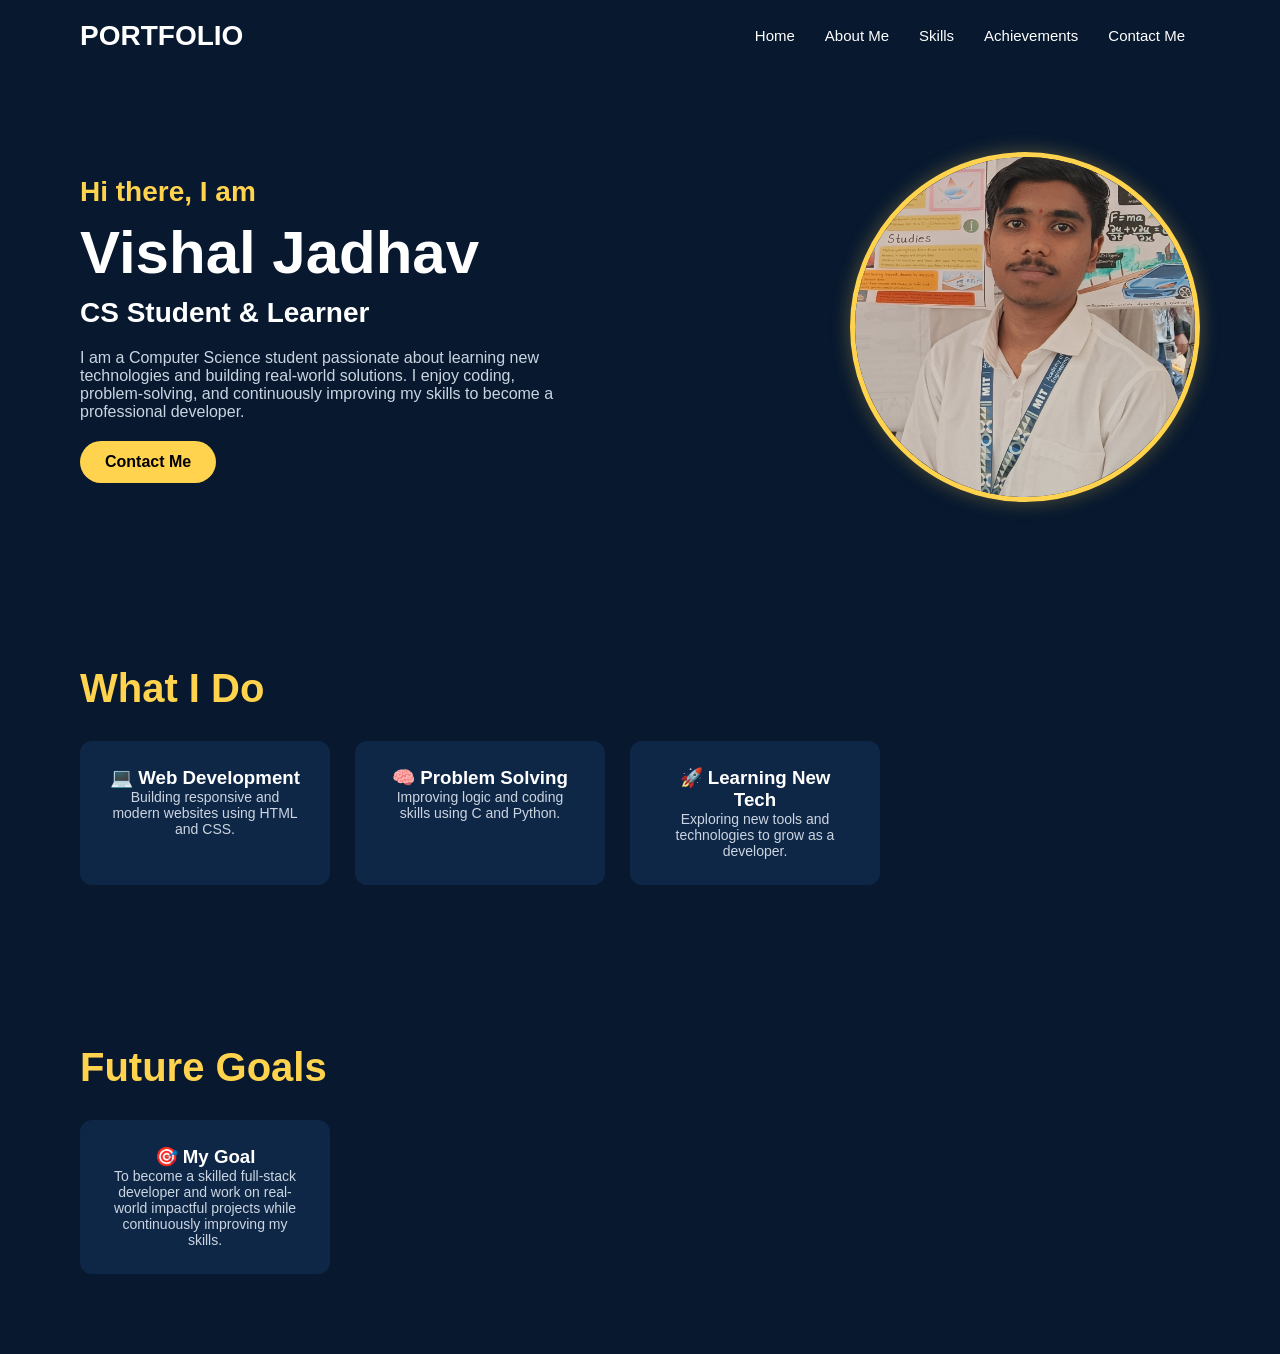
==== index.html @ d049b1fa "Add files via upload" ====
<!DOCTYPE html>
<html>
<head>
<title>Portfolio</title>
<link rel="stylesheet" href="style.css">
</head>

<body>

<!-- NAVBAR -->
<nav>
    <h1>PORTFOLIO</h1>

    <ul>
        <li><a href="index.html">Home</a></li>
        <li><a href="about.html">About Me</a></li>
        <li><a href="skills.html">Skills</a></li>
        <li><a href="achievements.html">Achievements</a></li>
        <li><a href="contact.html">Contact Me</a></li>
    </ul>
</nav>

<!-- HERO SECTION -->
<section class="hero">

    <!-- LEFT TEXT -->
    <div class="hero-text">
        <h2>Hi there, I am</h2>
        <h1>Vishal Jadhav</h1>
        <h3>CS Student & Learner</h3>

        <p>
            I am a Computer Science student passionate about learning new technologies 
            and building real-world solutions. I enjoy coding, problem-solving, 
            and continuously improving my skills to become a professional developer.
        </p>

        <div class="hero-btns">
            <a href="contact.html" class="btn">Contact Me</a>
        </div>
    </div>

    <!-- RIGHT IMAGE -->
    <div class="hero-img">
        <img src="profile.jpeg" alt="Vishal Jadhav">
    </div>

</section>

<!-- WHAT I DO -->
<section class="section">

<h1>What I Do</h1>

<div class="box-container">

<div class="box">
<h3>💻 Web Development</h3>
<p>Building responsive and modern websites using HTML and CSS.</p>
</div>

<div class="box">
<h3>🧠 Problem Solving</h3>
<p>Improving logic and coding skills using C and Python.</p>
</div>

<div class="box">
<h3>🚀 Learning New Tech</h3>
<p>Exploring new tools and technologies to grow as a developer.</p>
</div>

</div>

</section>

<!-- FUTURE GOALS -->
<section class="section">

<h1>Future Goals</h1>

<div class="box-container">

<div class="box">
<h3>🎯 My Goal</h3>
<p>
To become a skilled full-stack developer and work on real-world impactful projects 
while continuously improving my skills.
</p>
</div>

</div>

</section>

</body>
</html>
---- style.css ----
*{
    margin:0;
    padding:0;
    box-sizing:border-box;
    font-family:'Segoe UI', sans-serif;
}

body{
    background:#07182f;
    color:#fff;
}

/* NAVBAR */
nav{
    display:flex;
    justify-content:space-between;
    align-items:center;
    padding:20px 80px;
}

nav h1{
    font-size:28px;
    font-weight:bold;
}

nav ul{
    display:flex;
    list-style:none;
}

nav ul li{
    margin:0 15px;
}

nav ul li a{
    text-decoration:none;
    color:#fff;
    font-size:15px;
    transition:0.3s;
}

nav ul li a:hover{
    color:#FFD34D;
}

/* SECTION */
.section{
    padding:80px;
}

/* HEADINGS */
.section h1{
    font-size:40px;
    color:#FFD34D;
    margin-bottom:30px;
}

.section h2{
    margin:40px 0 20px;
    font-size:24px;
}

/* BOX CONTAINER */
.box-container{
    display:flex;
    flex-wrap:wrap;
    gap:25px;
}

/* BOX (CLEAN STYLE) */
.box{
    background:#0f2747;
    padding:25px;
    border-radius:12px;
    width:250px;
    text-align:center;
    transition:all 0.3s ease;
    border:1px solid transparent;
}

/* ICON */
.box h2{
    font-size:32px;
    margin-bottom:10px;
}

/* TEXT */
.box p{
    font-size:14px;
    color:#cbd5e1;
}

/* 🔥 SIMPLE YELLOW EFFECT */
.box:hover{
    transform:translateY(-6px);
    border:1px solid #FFD34D;
    box-shadow:0 0 15px rgba(255,211,77,0.2);
}

/* HERO */
.hero{
    display:flex;
    justify-content:space-between;
    align-items:center;
    padding:80px;
}

.hero-text h2{
    color:#FFD34D;
    font-size:28px;
}

.hero-text h1{
    font-size:60px;
    margin:10px 0;
}

.hero-text h3{
    font-size:28px;
    margin-bottom:20px;
}

.hero-text p{
    max-width:500px;
    color:#cbd5e1;
}

/* BUTTON */
.btn{
    background:#FFD34D;
    padding:12px 25px;
    border-radius:30px;
    text-decoration:none;
    color:black;
    font-weight:bold;
    display:inline-block;
    margin-top:20px;
}

/* IMAGE */
.hero-img img{
    width:350px;
    height:350px;
    object-fit:cover;
    border-radius:50%;
    border:5px solid #FFD34D;
    box-shadow:0 0 20px rgba(255,211,77,0.3);
}

/* CERTIFICATE */
.certificate-container{
    display:flex;
    flex-wrap:wrap;
    gap:25px;
    justify-content:center;
}

.certificate-card{
    width:240px;
    padding:15px;
    border-radius:12px;
    background:#0f2747;
    text-align:center;
    transition:0.3s;
    border:1px solid transparent;
}

.certificate-card img{
    width:100%;
    height:140px;
    object-fit:cover;
    border-radius:8px;
    margin-bottom:10px;
}

.certificate-card h3{
    font-size:15px;
    margin-bottom:5px;
}

.certificate-card p{
    font-size:13px;
    color:#cbd5e1;
}

.certificate-card:hover{
    border:1px solid #FFD34D;
    box-shadow:0 0 15px rgba(255,211,77,0.2);
    transform:translateY(-5px);
}

/* RESPONSIVE */
@media(max-width:900px){

    .hero{
        flex-direction:column;
        text-align:center;
    }

    nav{
        flex-direction:column;
    }

    nav ul{
        margin-top:10px;
    }

    .section{
        padding:40px 20px;
    }

    .box{
        width:100%;
    }
}
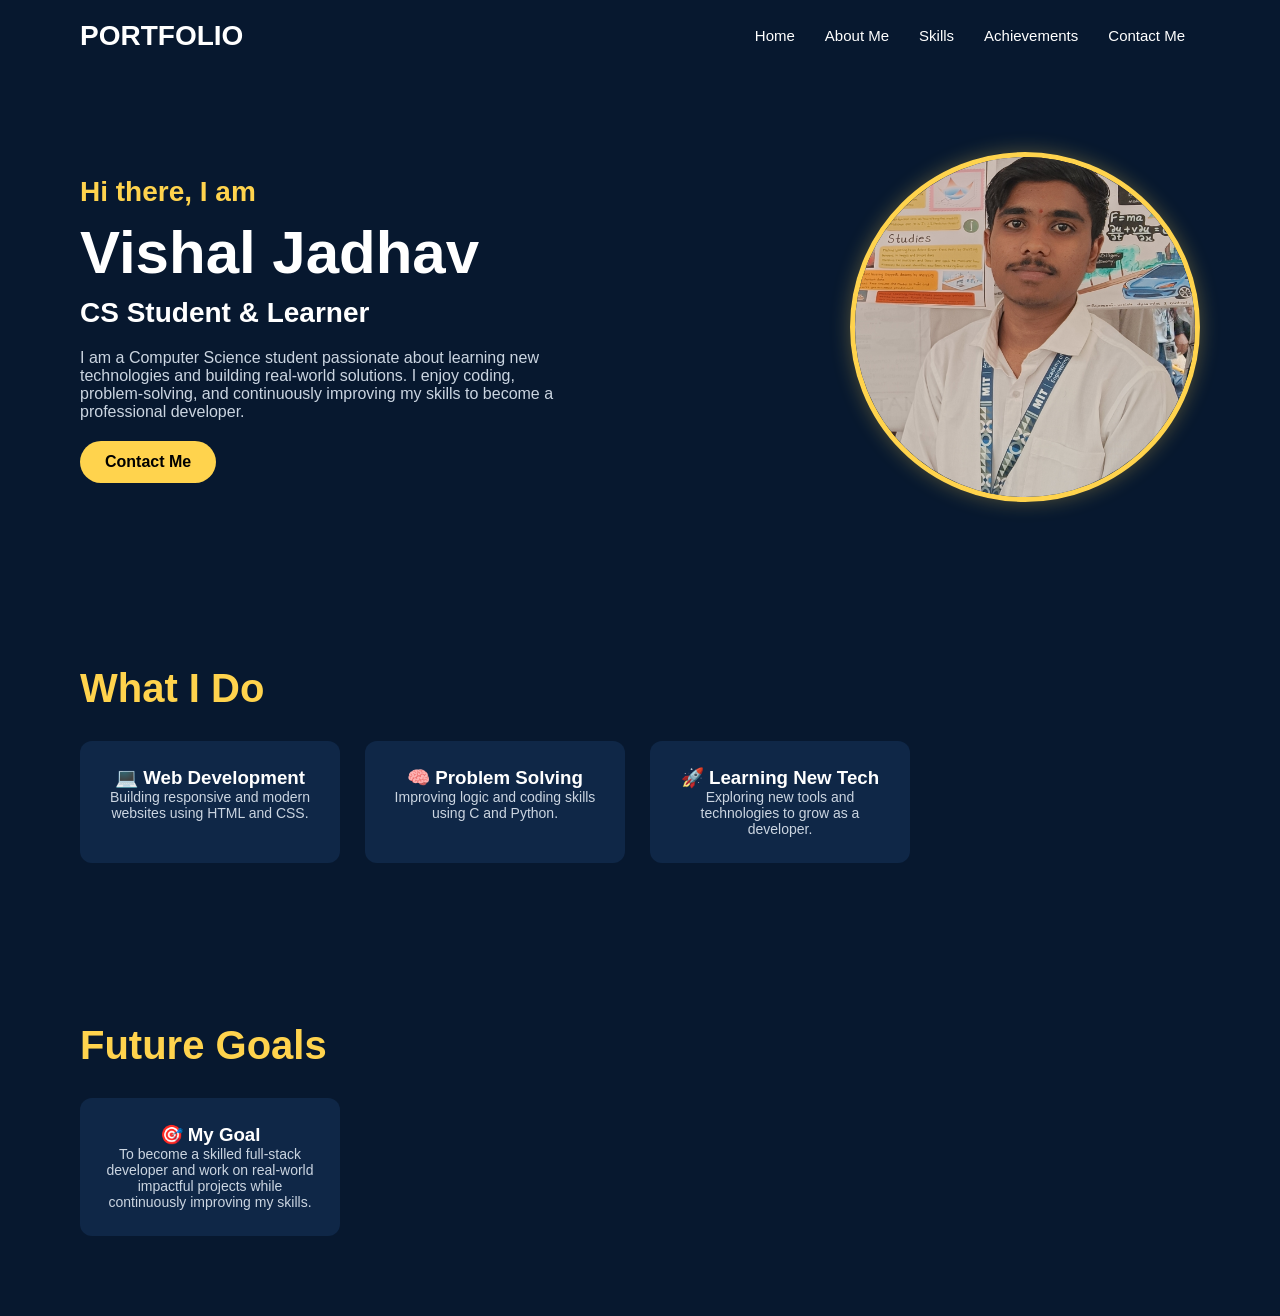
==== commit ed928ff3: "Update index.html" ====
--- a/index.html
+++ b/index.html
@@ -93,4 +93,4 @@
 </section>
 
 </body>
-</html>+</html>
--- a/style.css
+++ b/style.css
@@ -67,15 +67,16 @@
     gap:25px;
 }
 
-/* BOX (CLEAN STYLE) */
+/* BOX */
 .box{
     background:#0f2747;
     padding:25px;
     border-radius:12px;
-    width:250px;
+    width:260px;              /* 🔥 slightly bigger */
     text-align:center;
     transition:all 0.3s ease;
     border:1px solid transparent;
+    word-wrap:break-word;     /* 🔥 prevents text overflow */
 }
 
 /* ICON */
@@ -95,6 +96,11 @@
     transform:translateY(-6px);
     border:1px solid #FFD34D;
     box-shadow:0 0 15px rgba(255,211,77,0.2);
+}
+
+/* 🔥 FULL WIDTH BOX (FOR FUTURE GOAL) */
+.full-box{
+    width:100%;
 }
 
 /* HERO */
@@ -189,6 +195,18 @@
     transform:translateY(-5px);
 }
 
+/* 🔥 CONTACT LINKS FIX */
+.box a{
+    color:#ffffff;
+    text-decoration:none;
+    display:block;
+    margin-top:5px;
+}
+
+.box a:hover{
+    color:#FFD34D;
+}
+
 /* RESPONSIVE */
 @media(max-width:900px){
 
@@ -212,4 +230,4 @@
     .box{
         width:100%;
     }
-}+}
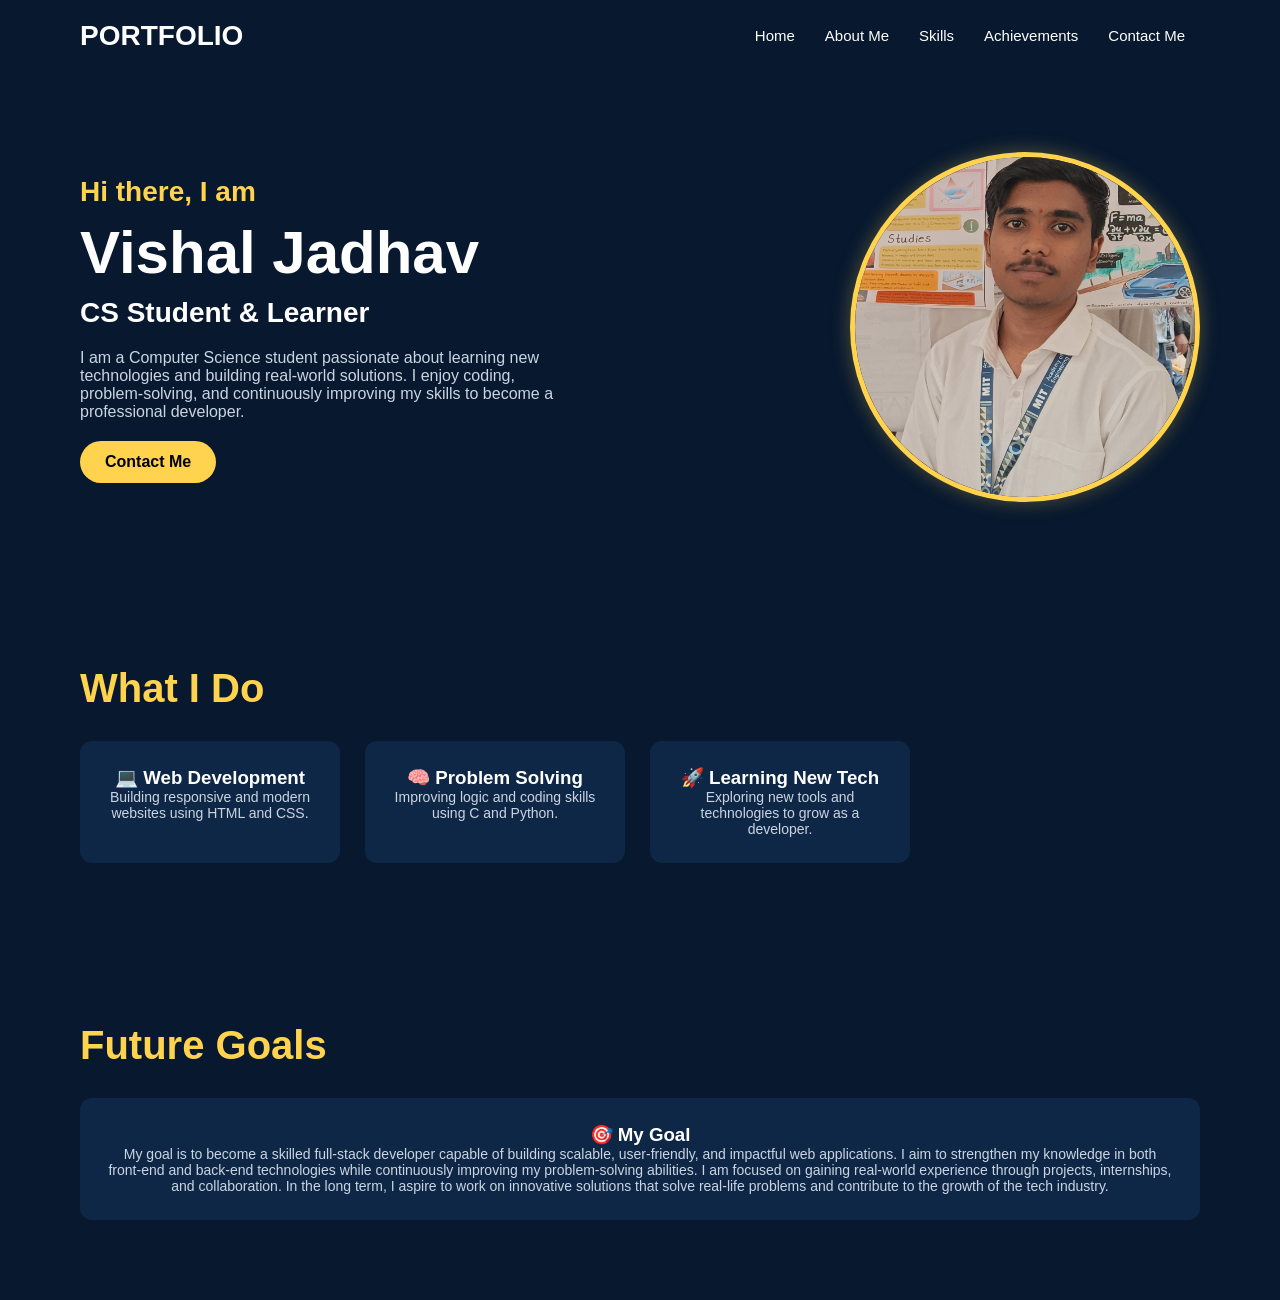
==== commit 7b3d69dd: "Update index.html" ====
--- a/index.html
+++ b/index.html
@@ -80,11 +80,16 @@
 
 <div class="box-container">
 
-<div class="box">
+<div class="box full-box">
 <h3>🎯 My Goal</h3>
 <p>
-To become a skilled full-stack developer and work on real-world impactful projects 
-while continuously improving my skills.
+My goal is to become a skilled full-stack developer capable of building scalable, user-friendly, 
+and impactful web applications. I aim to strengthen my knowledge in both front-end and back-end 
+technologies while continuously improving my problem-solving abilities.
+
+I am focused on gaining real-world experience through projects, internships, and collaboration. 
+In the long term, I aspire to work on innovative solutions that solve real-life problems and 
+contribute to the growth of the tech industry.
 </p>
 </div>
 
